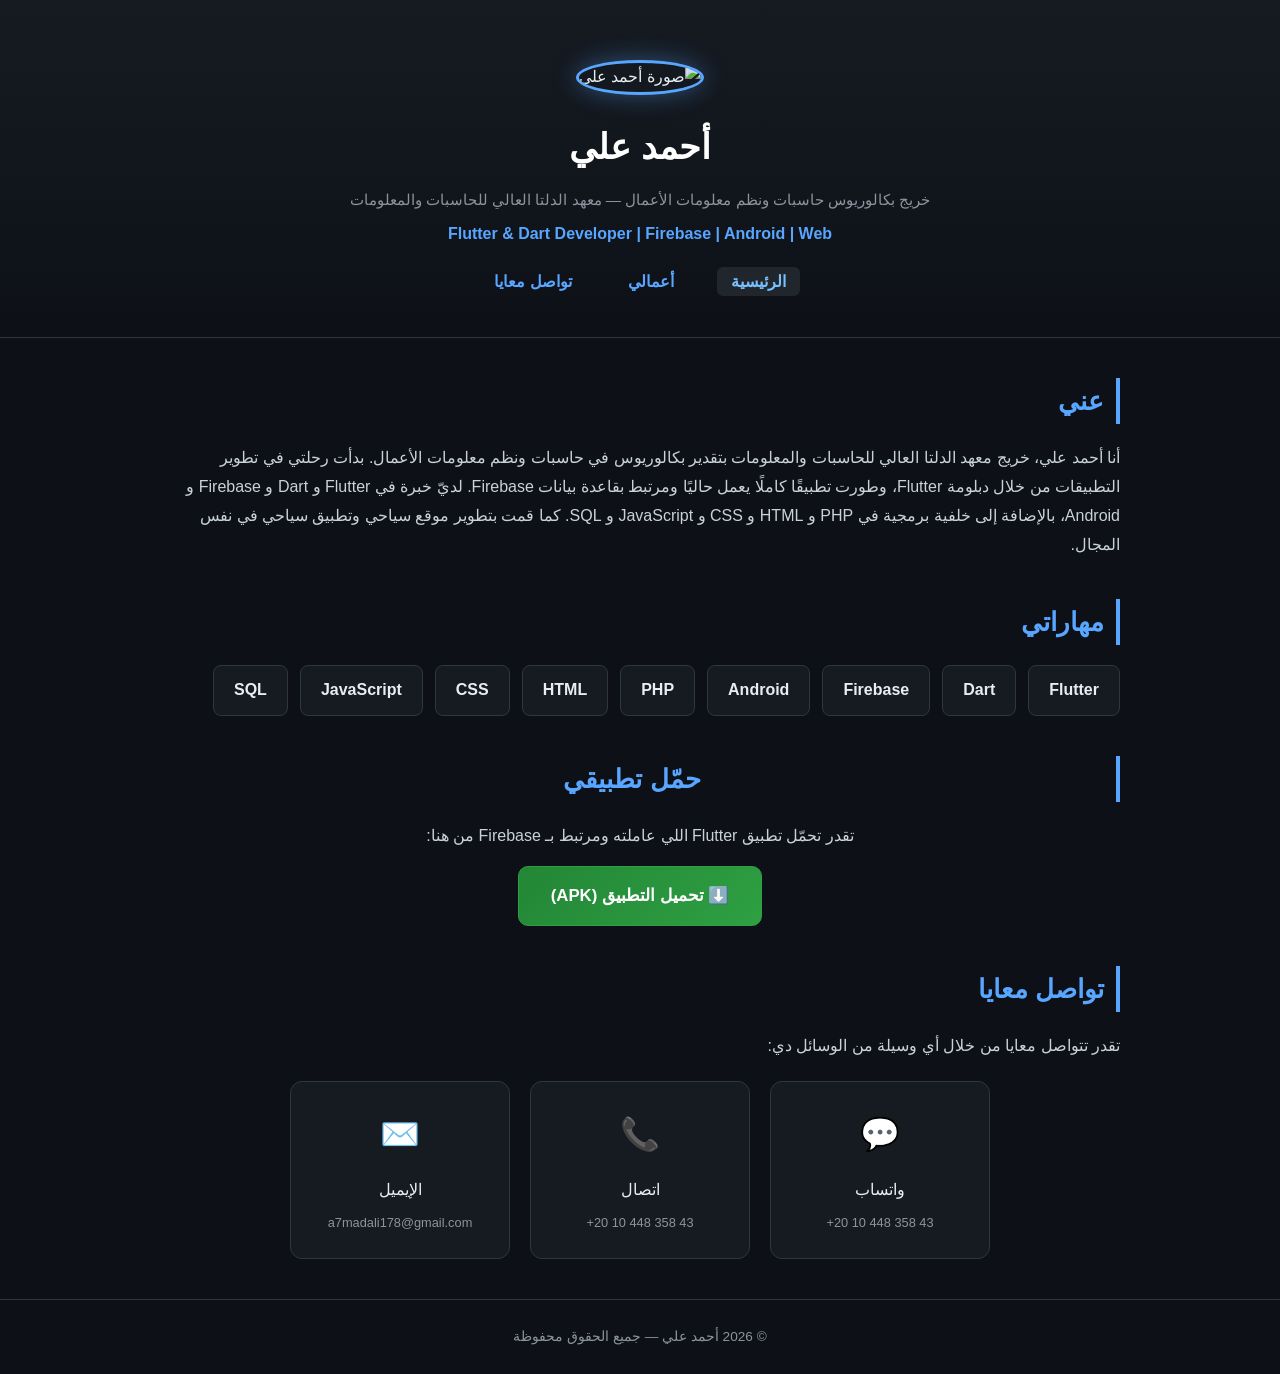
==== index.html @ 0f5ab3d2 "Add files via upload" ====
<!DOCTYPE html>
<html lang="ar" dir="rtl">
<head>
    <meta charset="UTF-8">
    <meta name="viewport" content="width=device-width, initial-scale=1.0">
    <title>أحمد علي | Portfolio</title>
    <link rel="stylesheet" href="style.css">
</head>
<body>

    <!-- الهيدر -->
    <header class="hero">
        <img src="images/profile.jpg" alt="صورة أحمد علي" class="profile-img">
        <h1>أحمد علي</h1>
        <p class="subtitle">خريج بكالوريوس حاسبات ونظم معلومات الأعمال — معهد الدلتا العالي للحاسبات والمعلومات</p>
        <p class="tagline">Flutter & Dart Developer | Firebase | Android | Web</p>
        <nav>
            <a href="index.html" class="active">الرئيسية</a>
            <a href="projects.html">أعمالي</a>
            <a href="#contact">تواصل معايا</a>
        </nav>
    </header>

    <!-- عني -->
    <section class="section fade-in">
        <h2>عني</h2>
        <p>
            أنا أحمد علي، خريج معهد الدلتا العالي للحاسبات والمعلومات بتقدير بكالوريوس في حاسبات ونظم معلومات الأعمال.
            بدأت رحلتي في تطوير التطبيقات من خلال دبلومة Flutter، وطورت تطبيقًا كاملًا يعمل حاليًا ومرتبط بقاعدة بيانات Firebase.
            لديّ خبرة في Flutter و Dart و Firebase و Android، بالإضافة إلى خلفية برمجية في PHP و HTML و CSS و JavaScript و SQL.
            كما قمت بتطوير موقع سياحي وتطبيق سياحي في نفس المجال.
        </p>
    </section>

    <!-- المهارات -->
    <section class="section fade-in">
        <h2>مهاراتي</h2>
        <div class="skills-grid">
            <div class="skill-card">Flutter</div>
            <div class="skill-card">Dart</div>
            <div class="skill-card">Firebase</div>
            <div class="skill-card">Android</div>
            <div class="skill-card">PHP</div>
            <div class="skill-card">HTML</div>
            <div class="skill-card">CSS</div>
            <div class="skill-card">JavaScript</div>
            <div class="skill-card">SQL</div>
        </div>
    </section>

    <!-- تحميل التطبيق -->
    <section class="section fade-in download-section">
        <h2>حمّل تطبيقي</h2>
        <p>تقدر تحمّل تطبيق Flutter اللي عاملته ومرتبط بـ Firebase من هنا:</p>
        <a href="https://drive.google.com/file/d/1NvlZSn7bOpHNYhzSZm_AZ9xPNLwuqlyO/view?usp=drive_link" target="_blank" class="download-btn">
            ⬇️ تحميل التطبيق (APK)
        </a>
        <!-- غيّر الرابط فوق برابط التحميل الحقيقي -->
    </section>

    <!-- تواصل معايا -->
    <section class="section fade-in" id="contact">
        <h2>تواصل معايا</h2>
        <p>تقدر تتواصل معايا من خلال أي وسيلة من الوسائل دي:</p>
        <div class="contact-grid">
            <a href="https://wa.me/01044835843" target="_blank" class="contact-card whatsapp">
                <span class="icon">💬</span>
                <span>واتساب</span>
                <small>+20 10 448 358 43</small>
            </a>
            <a href="tel:+201044835843" class="contact-card phone">
                <span class="icon">📞</span>
                <span>اتصال</span>
                <small>+20 10 448 358 43</small>
            </a>
            <a href="mailto:a7madali178@gmail.com" class="contact-card email">
                <span class="icon">✉️</span>
                <span>الإيميل</span>
                <small>a7madali178@gmail.com</small>
            </a>
        </div>
    </section>

    <footer>
        <p>© 2026 أحمد علي — جميع الحقوق محفوظة</p>
    </footer>

    <script src="script.js"></script>
</body>
</html>
---- style.css ----
* {
    margin: 0;
    padding: 0;
    box-sizing: border-box;
}

body {
    font-family: 'Segoe UI', Tahoma, sans-serif;
    background-color: #0d1117;
    color: #e6edf3;
    line-height: 1.8;
}

a {
    color: #58a6ff;
    text-decoration: none;
    transition: color 0.3s;
}
a:hover {
    color: #79c0ff;
}

/* الهيدر */
.hero {
    text-align: center;
    padding: 60px 20px 40px;
    background: linear-gradient(180deg, #161b22 0%, #0d1117 100%);
    border-bottom: 1px solid #30363d;
}

.small-hero {
    padding: 40px 20px 20px;
}

.profile-img {
    width: 140px;
    height: 140px;
    border-radius: 50%;
    object-fit: cover;
    border: 3px solid #58a6ff;
    box-shadow: 0 0 25px rgba(88, 166, 255, 0.4);
    margin-bottom: 20px;
    animation: float 4s ease-in-out infinite;
}

@keyframes float {
    0%, 100% { transform: translateY(0); }
    50% { transform: translateY(-8px); }
}

.hero h1 {
    font-size: 2.2rem;
    margin-bottom: 8px;
    color: #ffffff;
}

.subtitle {
    color: #8b949e;
    font-size: 0.95rem;
    margin-bottom: 6px;
}

.tagline {
    color: #58a6ff;
    font-weight: bold;
    margin-bottom: 20px;
}

nav a {
    margin: 0 12px;
    font-weight: bold;
    padding: 6px 14px;
    border-radius: 6px;
    transition: background 0.3s;
}

nav a:hover, nav a.active {
    background-color: #21262d;
    color: #79c0ff;
}

/* الأقسام */
.section {
    max-width: 1000px;
    margin: 40px auto;
    padding: 0 20px;
}

.section h2 {
    font-size: 1.6rem;
    margin-bottom: 20px;
    color: #58a6ff;
    border-right: 4px solid #58a6ff;
    padding-right: 12px;
}

.section p {
    color: #c9d1d9;
}

/* المهارات */
.skills-grid {
    display: flex;
    flex-wrap: wrap;
    gap: 12px;
}

.skill-card {
    background: #161b22;
    border: 1px solid #30363d;
    padding: 10px 20px;
    border-radius: 8px;
    font-weight: bold;
    color: #e6edf3;
    transition: transform 0.3s, border-color 0.3s;
}
.skill-card:hover {
    transform: translateY(-4px);
    border-color: #58a6ff;
}

/* معرض الأعمال */
.gallery {
    display: flex;
    flex-wrap: wrap;
    gap: 20px;
    justify-content: center;
}

.project-card {
    background: #161b22;
    border: 1px solid #30363d;
    border-radius: 12px;
    overflow: hidden;
    width: 300px;
    transition: transform 0.3s, box-shadow 0.3s;
}
.project-card:hover {
    transform: translateY(-6px);
    box-shadow: 0 8px 20px rgba(88, 166, 255, 0.2);
}

.project-card img {
    width: 100%;
    height: 180px;
    object-fit: cover;
    display: block;
}

.project-card h3 {
    margin: 12px;
    color: #ffffff;
}
.project-card p {
    margin: 0 12px 16px;
    font-size: 0.9rem;
    color: #8b949e;
}

/* الفوتر */
footer {
    text-align: center;
    padding: 25px;
    margin-top: 40px;
    border-top: 1px solid #30363d;
    color: #8b949e;
    font-size: 0.85rem;
}

/* أنيميشن الظهور */
.fade-in {
    opacity: 0;
    transform: translateY(20px);
    transition: opacity 0.8s ease, transform 0.8s ease;
}
.fade-in.visible {
    opacity: 1;
    transform: translateY(0);
}

/* الموبايل */
@media (max-width: 600px) {
    .hero h1 { font-size: 1.7rem; }
    .profile-img { width: 110px; height: 110px; }
    .project-card { width: 100%; }
}
/* قسم التحميل */
.download-section {
    text-align: center;
}

.download-btn {
    display: inline-block;
    margin-top: 15px;
    padding: 14px 32px;
    background: linear-gradient(135deg, #238636, #2ea043);
    color: #ffffff !important;
    font-weight: bold;
    font-size: 1.05rem;
    border-radius: 10px;
    border: 1px solid #2ea043;
    transition: transform 0.3s, box-shadow 0.3s;
}
.download-btn:hover {
    transform: translateY(-4px);
    box-shadow: 0 8px 20px rgba(46, 160, 67, 0.4);
}

.download-btn.small {
    display: block;
    margin: 0 12px 16px;
    padding: 10px 18px;
    font-size: 0.9rem;
    text-align: center;
}

/* قسم التواصل */
.contact-grid {
    display: flex;
    flex-wrap: wrap;
    gap: 20px;
    justify-content: center;
    margin-top: 20px;
}

.contact-card {
    display: flex;
    flex-direction: column;
    align-items: center;
    justify-content: center;
    gap: 6px;
    width: 220px;
    padding: 24px 16px;
    background: #161b22;
    border: 1px solid #30363d;
    border-radius: 12px;
    color: #e6edf3 !important;
    text-align: center;
    transition: transform 0.3s, border-color 0.3s, box-shadow 0.3s;
}
.contact-card:hover {
    transform: translateY(-6px);
    border-color: #58a6ff;
    box-shadow: 0 8px 20px rgba(88, 166, 255, 0.2);
}

.contact-card .icon {
    font-size: 2rem;
    margin-bottom: 6px;
}

.contact-card small {
    color: #8b949e;
    font-size: 0.8rem;
    direction: ltr;
    display: block;
}

/* ألوان مميزة لكل وسيلة */
.contact-card.whatsapp:hover { border-color: #25d366; box-shadow: 0 8px 20px rgba(37, 211, 102, 0.25); }
.contact-card.phone:hover    { border-color: #58a6ff; }
.contact-card.email:hover    { border-color: #f78166; box-shadow: 0 8px 20px rgba(247, 129, 102, 0.25); }

@media (max-width: 600px) {
    .contact-card { width: 100%; }
}
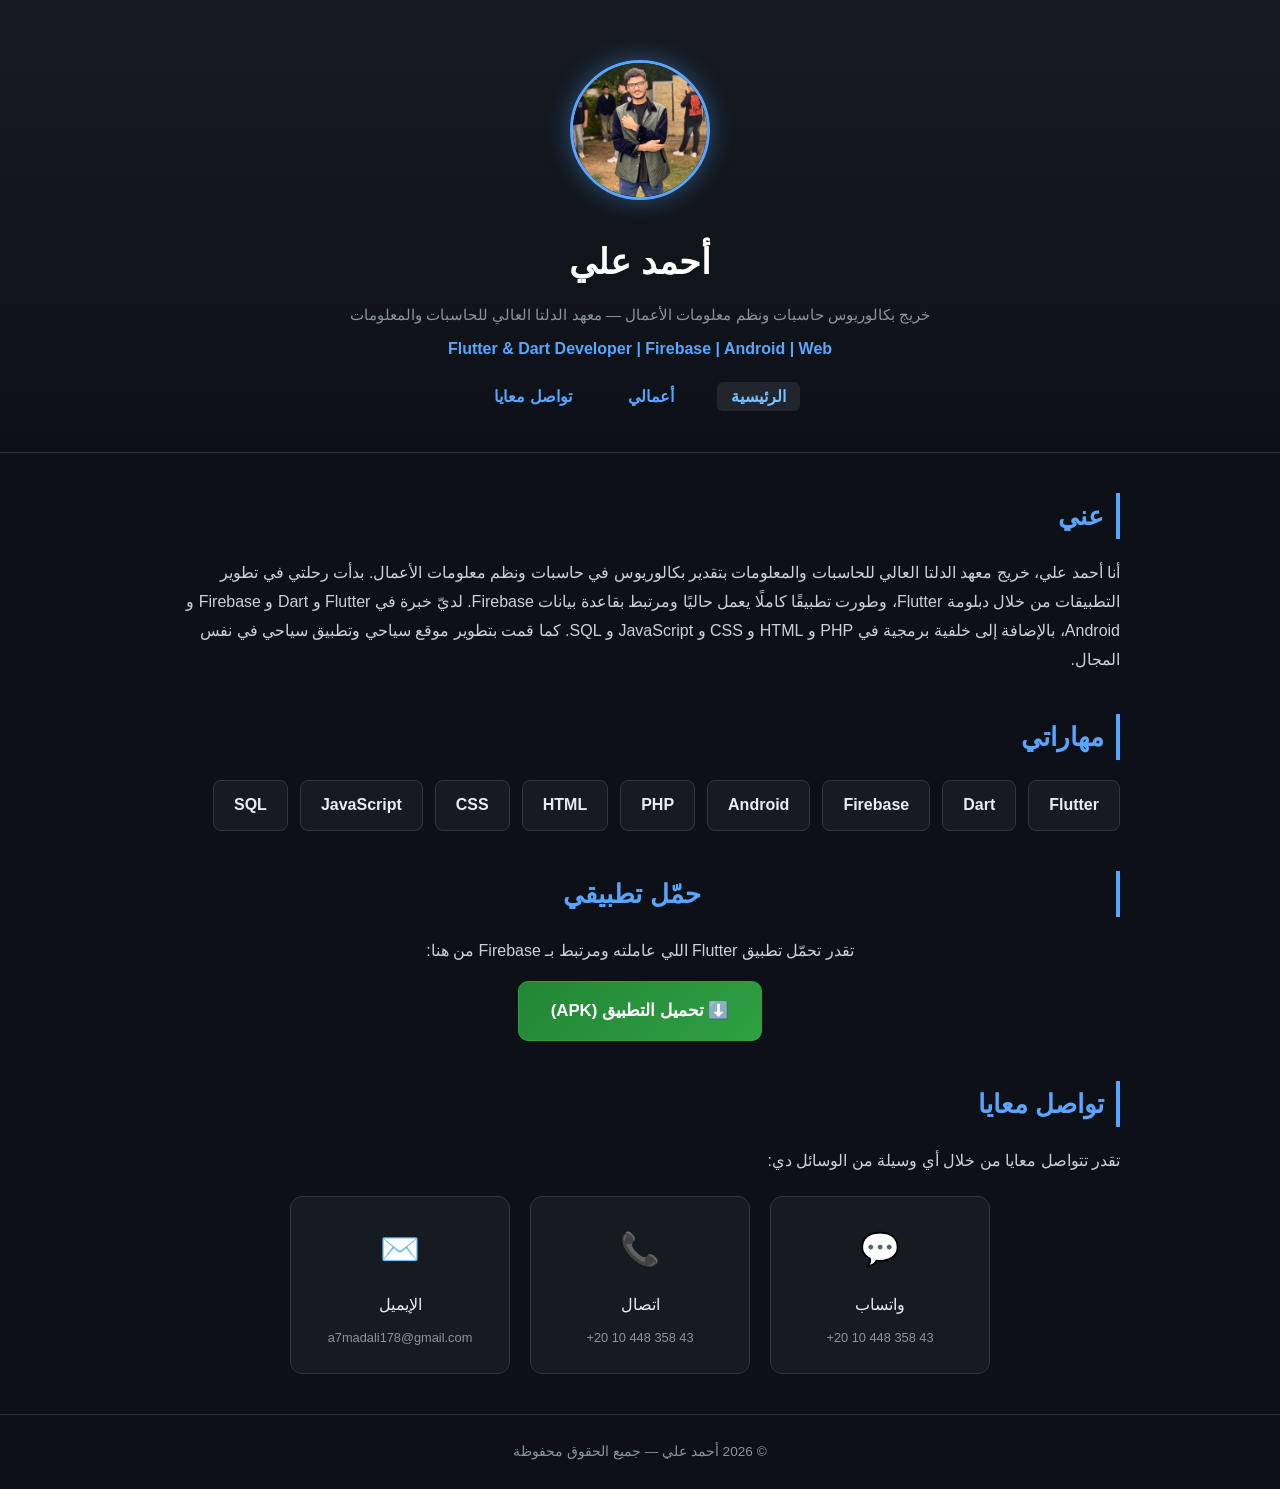
==== commit 490e07b4: "Update index.html" ====
--- a/index.html
+++ b/index.html
@@ -10,7 +10,7 @@
 
     <!-- الهيدر -->
     <header class="hero">
-        <img src="images/profile.jpg" alt="صورة أحمد علي" class="profile-img">
+        <img src="profile.jpg" alt="صورة أحمد علي" class="profile-img">
         <h1>أحمد علي</h1>
         <p class="subtitle">خريج بكالوريوس حاسبات ونظم معلومات الأعمال — معهد الدلتا العالي للحاسبات والمعلومات</p>
         <p class="tagline">Flutter & Dart Developer | Firebase | Android | Web</p>
@@ -87,4 +87,4 @@
 
     <script src="script.js"></script>
 </body>
-</html>+</html>
